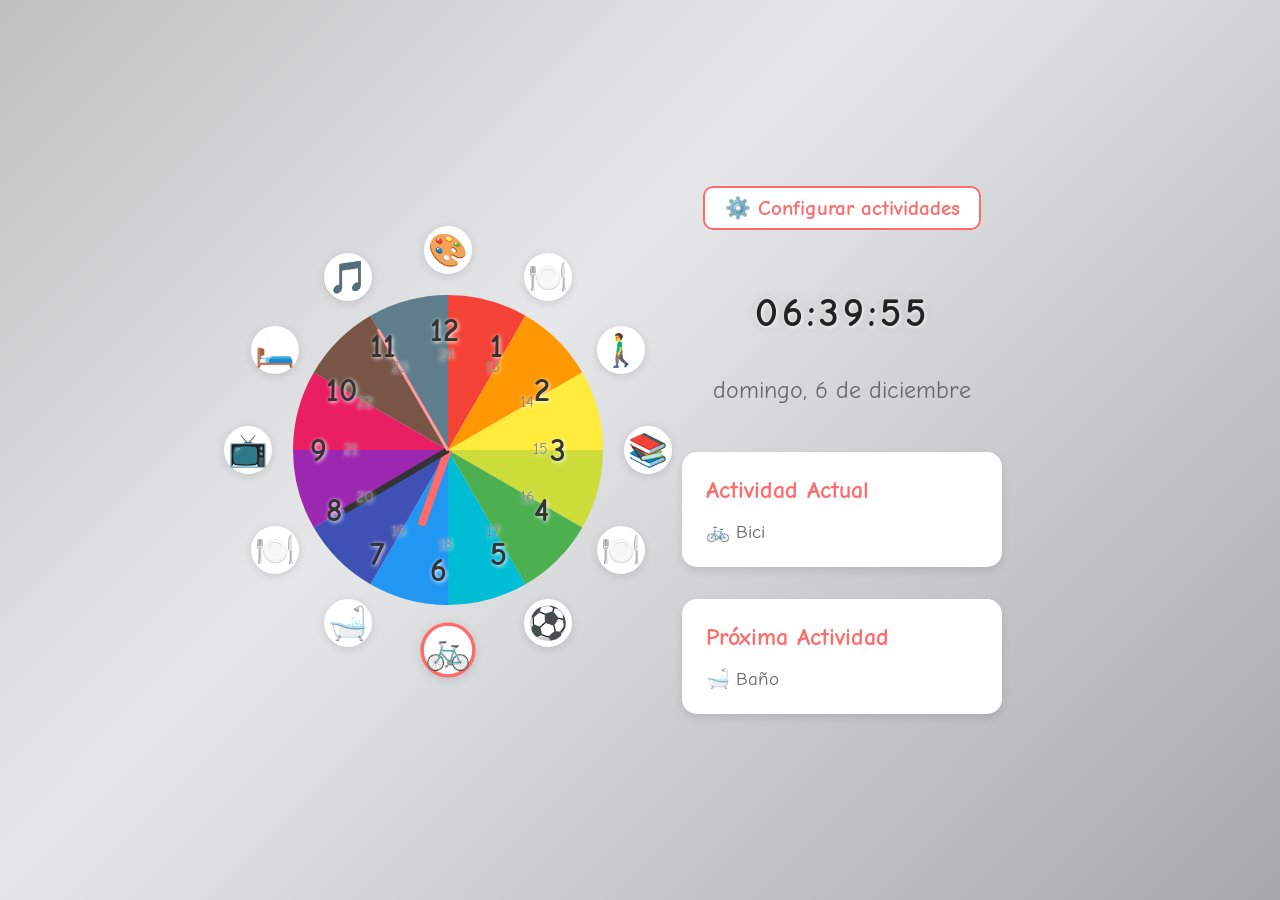
==== index.html @ 4d1c40d1 "first commit" ====
<!DOCTYPE html>
<html lang="es">
<head>
    <meta charset="UTF-8">
    <meta name="viewport" content="width=device-width, initial-scale=1.0">
    <title>Reloj de Actividades para Niños</title>
    <link rel="stylesheet" href="styles.css">
</head>
<body>
    <div class="container">
        <div class="rainbow-clock">
            <div class="clock-stack">
                <svg class="rainbow-bg" width="340" height="340" viewBox="0 0 340 340">
                    <!-- Segmentos de color para cada hora -->
                    <g id="segments"></g>
                </svg>
                <div class="clock-face">
                    <div class="hand hour-hand"></div>
                    <div class="hand minute-hand"></div>
                    <div class="hand second-hand"></div>
                    <!-- Números grandes y pequeños -->
                    <div class="numbers">
                        <!-- Los números se insertarán por JS -->
                    </div>
                    <!-- Huecos para imágenes de actividades -->
                    <div class="activity-images">
                        <!-- Las imágenes se insertarán por JS -->
                    </div>
                </div>
            </div>
        </div>
        <div class="activities-block">
            <button class="settings-btn" id="settings-btn" title="Configurar actividades">⚙️ Configurar actividades</button>
            <div class="digital-time" id="digital-time"></div>
            <div class="date" id="date">Lunes, 1 de Enero</div>
            <div class="activities">
                <div class="activity" id="current-activity">
                    <h2>Actividad Actual</h2>
                    <p>Desayunar</p>
                </div>
                <div class="activity" id="next-activity">
                    <h2>Próxima Actividad</h2>
                    <p>Ir al colegio</p>
                </div>
            </div>
        </div>
    </div>
    <!-- Modal de configuración -->
    <div class="modal-bg" id="modal-bg">
        <div class="modal-settings">
            <h2>Configura las actividades por hora</h2>
            <form id="settings-form">
                <div class="settings-list" id="settings-list">
                    <!-- Aquí se insertan los inputs por JS -->
                </div>
                <div class="modal-actions">
                    <button type="button" id="close-settings">Cancelar</button>
                    <button type="submit">Guardar</button>
                </div>
            </form>
        </div>
    </div>
    <script src="script.js"></script>
</body>
</html>
---- styles.css ----
@import url('https://fonts.googleapis.com/css2?family=Comic+Neue:wght@400;700&display=swap');

* {
    margin: 0;
    padding: 0;
    box-sizing: border-box;
}

body {
    font-family: 'Comic Neue', cursive;
    /* Fondo metálico */
    background: linear-gradient(135deg, #bfc0c0 0%, #e6e7e8 40%, #a7a8aa 100%);
    min-height: 100vh;
    min-width: 100vw;
    width: 100vw;
    height: 100vh;
    overflow: hidden;
    display: flex;
    justify-content: center;
    align-items: center;
    color: #333;
}

.container {
    display: flex;
    flex-direction: row;
    align-items: center;
    justify-content: center;
    width: 100vw;
    height: 100vh;
    gap: 5vw;
    background-color: rgba(255,255,255,0.0);
}

.rainbow-clock {
    display: flex;
    flex-direction: column;
    align-items: center;
    justify-content: center;
}

.clock-stack {
    position: relative;
    width: 340px;
    height: 340px;
}

.rainbow-bg,
.clock-face {
    position: absolute;
    top: 0;
    left: 0;
    width: 340px;
    height: 340px;
    pointer-events: none;
}

.clock-face {
    pointer-events: auto;
    z-index: 2;
}

.hand {
    position: absolute;
    top: 50%;
    left: 50%;
    transform-origin: 0% 50%;
    transition: transform 0.5s cubic-bezier(0.4, 2.08, 0.55, 0.44);
    z-index: 10;
}

.hour-hand {
    height: 8px;
    width: 80px;
    background: #ff6b6b;
    margin-top: -4px;
}

.minute-hand {
    height: 6px;
    width: 120px;
    background: #333;
    margin-top: -3px;
}

.second-hand {
    height: 3px;
    width: 140px;
    background: #ff9a9e;
    margin-top: -1.5px;
}

.numbers {
    position: absolute;
    width: 100%;
    height: 100%;
    left: 0;
    top: 0;
    z-index: 20;
}

.numbers .number {
    position: absolute;
    font-size: 2rem;
    font-weight: bold;
    color: #333;
    text-shadow: 1px 1px 4px #fff;
}
.numbers .number-small {
    font-size: 1rem;
    color: #888;
    font-weight: normal;
}

.activity-images {
    position: absolute;
    width: 100%;
    height: 100%;
    left: 0;
    top: 0;
    z-index: 30;
    pointer-events: none;
}

.activity-images .activity-img {
    position: absolute;
    width: 48px;
    height: 48px;
    border-radius: 50%;
    background: #fff;
    box-shadow: 0 2px 8px rgba(0,0,0,0.12);
    display: flex;
    align-items: center;
    justify-content: center;
    font-size: 2rem;
    border: 3px solid #fff;
    pointer-events: auto;
    transition: transform 0.2s;
}
.activity-images .activity-img.active {
    border-color: #ff6b6b;
    transform: scale(1.15);
    z-index: 40;
}

.activities-block {
    display: flex;
    flex-direction: column;
    align-items: center;
    justify-content: flex-start;
    gap: 2rem;
    min-width: 320px;
}

.activities {
    display: flex;
    flex-direction: column;
    gap: 2rem;
    width: 100%;
    align-items: stretch;
    justify-content: center;
}

.activity {
    background-color: #fff;
    padding: 1.5rem;
    border-radius: 15px;
    box-shadow: 0 4px 8px rgba(0, 0, 0, 0.1);
    width: 100%;
    min-width: 220px;
    max-width: 350px;
    margin: 0 auto;
    transition: transform 0.3s ease;
}

.activity:hover {
    transform: scale(1.05);
}

.activity h2 {
    color: #ff6b6b;
    margin-bottom: 1rem;
    font-size: 1.5rem;
}

.activity p {
    font-size: 1.2rem;
    color: #666;
}

.digital-time {
    font-size: 2.5rem;
    font-weight: bold;
    color: #222;
    margin: 0.5rem 0 0.5rem 0;
    letter-spacing: 0.1em;
    text-shadow: 1px 1px 4px #fff, 0 0 8px #bbb;
    text-align: center;
}

.date {
    font-size: 1.5rem;
    color: #666;
    margin-bottom: 1rem;
    text-align: center;
}

@media (max-width: 900px) {
    .container {
        flex-direction: column;
        gap: 2vw;
    }
    .activities-block {
        min-width: 220px;
    }
    .rainbow-clock {
        max-width: 90vw;
        max-height: 50vw;
    }
    .activities {
        flex-direction: row;
        max-width: 90vw;
        min-width: unset;
        align-items: flex-start;
        justify-content: center;
    }
    .activity {
        width: auto;
        min-width: 150px;
    }
    .clock-stack, .rainbow-bg, .clock-face {
        width: 220px !important;
        height: 220px !important;
    }
    .hand.hour-hand { width: 50px !important; height: 5px !important; margin-top: -2.5px; }
    .hand.minute-hand { width: 70px !important; height: 3px !important; margin-top: -1.5px; }
    .hand.second-hand { width: 90px !important; height: 2px !important; margin-top: -1px; }
    .activity-images .activity-img { width: 24px; height: 24px; font-size: 0.9rem; }
    .numbers .number { font-size: 0.9rem; }
}

@media (max-width: 600px) {
    .rainbow-clock {
        min-width: 220px;
        min-height: 220px;
    }
    .clock-stack, .rainbow-bg, .clock-face {
        width: 200px !important;
        height: 200px !important;
    }
    .hand.hour-hand { width: 45px !important; height: 5px !important; margin-top: -2.5px; }
    .hand.minute-hand { width: 70px !important; height: 3px !important; margin-top: -1.5px; }
    .hand.second-hand { width: 90px !important; height: 2px !important; margin-top: -1px; }
    .activity-images .activity-img { width: 24px; height: 24px; font-size: 0.9rem; }
    .numbers .number { font-size: 0.9rem; }
}

.settings-btn {
    background: #fff;
    border: 2px solid #ff6b6b;
    color: #ff6b6b;
    font-size: 1.3rem;
    border-radius: 10px;
    padding: 0.5rem 1.2rem;
    margin-bottom: 1.2rem;
    cursor: pointer;
    font-family: inherit;
    font-weight: bold;
    transition: background 0.2s, color 0.2s, border 0.2s;
}
.settings-btn:hover {
    background: #ff6b6b;
    color: #fff;
    border-color: #ff6b6b;
}

.modal-bg {
    display: none;
    position: fixed;
    z-index: 1000;
    left: 0; top: 0; right: 0; bottom: 0;
    background: rgba(0,0,0,0.35);
    justify-content: center;
    align-items: center;
}
.modal-bg.active {
    display: flex;
}
.modal-settings {
    background: #fff;
    border-radius: 18px;
    box-shadow: 0 8px 32px rgba(0,0,0,0.18);
    padding: 2rem 2.5rem;
    min-width: 340px;
    max-width: 95vw;
    max-height: 90vh;
    overflow-y: auto;
    display: flex;
    flex-direction: column;
    align-items: center;
}
.settings-list {
    width: 100%;
    margin: 1.5rem 0;
    display: flex;
    flex-direction: column;
    gap: 1rem;
}
.settings-row {
    display: flex;
    align-items: center;
    gap: 0.7rem;
    width: 100%;
}
.settings-row label {
    width: 2.5rem;
    text-align: right;
    font-weight: bold;
    color: #ff6b6b;
}
.settings-row input[type="text"] {
    width: 2.5rem;
    font-size: 1.3rem;
    text-align: center;
    border: 1px solid #ccc;
    border-radius: 6px;
    padding: 0.2rem 0.3rem;
}
.settings-row input.activity-label {
    width: 60%;
    min-width: 80px;
    font-size: 1rem;
    border-radius: 6px;
    border: 1px solid #ccc;
    padding: 0.2rem 0.5rem;
}
.modal-actions {
    display: flex;
    gap: 1.5rem;
    justify-content: center;
    margin-top: 1.5rem;
}
.modal-actions button {
    font-size: 1.1rem;
    border-radius: 8px;
    border: none;
    padding: 0.5rem 1.2rem;
    background: #ff6b6b;
    color: #fff;
    font-weight: bold;
    cursor: pointer;
    transition: background 0.2s;
}
.modal-actions button[type="button"] {
    background: #bbb;
    color: #fff;
}
.modal-actions button:hover {
    background: #e53935;
}
.modal-actions button[type="button"]:hover {
    background: #888;
}
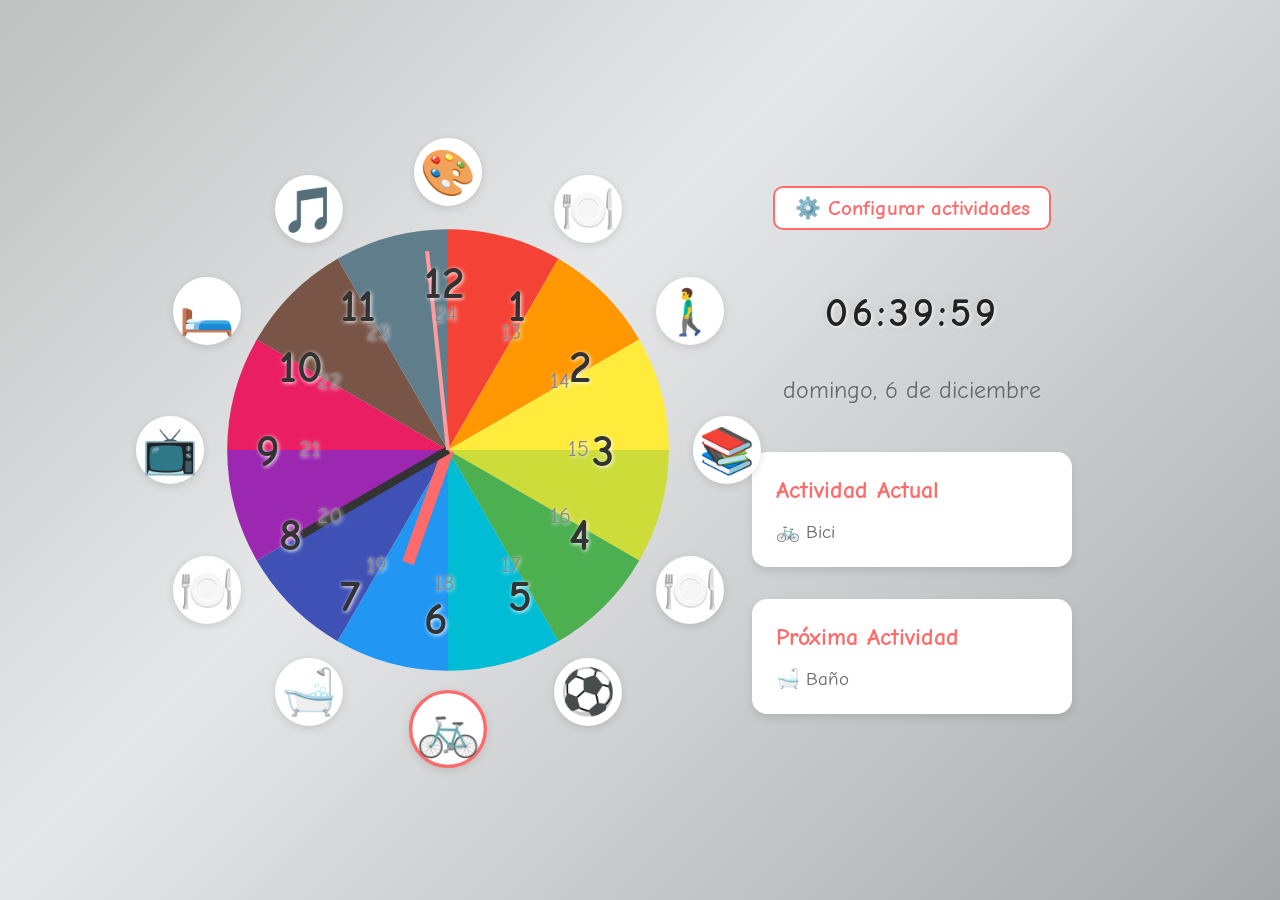
==== commit d867c2b3: "Actualiza el diseño del reloj: aumenta el tamaño del SVG y ajusta las dimensiones de los elementos e" ====
--- a/index.html
+++ b/index.html
@@ -10,7 +10,7 @@
     <div class="container">
         <div class="rainbow-clock">
             <div class="clock-stack">
-                <svg class="rainbow-bg" width="340" height="340" viewBox="0 0 340 340">
+                <svg class="rainbow-bg" width="480" height="480" viewBox="0 0 480 480">
                     <!-- Segmentos de color para cada hora -->
                     <g id="segments"></g>
                 </svg>
--- a/styles.css
+++ b/styles.css
@@ -41,8 +41,8 @@
 
 .clock-stack {
     position: relative;
-    width: 340px;
-    height: 340px;
+    width: 480px;
+    height: 480px;
 }
 
 .rainbow-bg,
@@ -50,8 +50,8 @@
     position: absolute;
     top: 0;
     left: 0;
-    width: 340px;
-    height: 340px;
+    width: 480px;
+    height: 480px;
     pointer-events: none;
 }
 
@@ -70,24 +70,25 @@
 }
 
 .hour-hand {
+    height: 12px;
+    width: 120px;
+    background: #ff6b6b;
+    margin-top: -6px;
+}
+
+.minute-hand {
     height: 8px;
-    width: 80px;
-    background: #ff6b6b;
+    width: 170px;
+    background: #333;
     margin-top: -4px;
 }
 
-.minute-hand {
-    height: 6px;
-    width: 120px;
-    background: #333;
-    margin-top: -3px;
-}
-
 .second-hand {
-    height: 3px;
-    width: 140px;
+    height: 4px;
+    width: 200px;
     background: #ff9a9e;
-    margin-top: -1.5px;
+    margin-top: -2px;
+    transition: none;
 }
 
 .numbers {
@@ -101,13 +102,13 @@
 
 .numbers .number {
     position: absolute;
-    font-size: 2rem;
+    font-size: 2.8rem;
     font-weight: bold;
     color: #333;
     text-shadow: 1px 1px 4px #fff;
 }
 .numbers .number-small {
-    font-size: 1rem;
+    font-size: 1.4rem;
     color: #888;
     font-weight: normal;
 }
@@ -124,15 +125,15 @@
 
 .activity-images .activity-img {
     position: absolute;
-    width: 48px;
-    height: 48px;
+    width: 68px;
+    height: 68px;
     border-radius: 50%;
     background: #fff;
     box-shadow: 0 2px 8px rgba(0,0,0,0.12);
     display: flex;
     align-items: center;
     justify-content: center;
-    font-size: 2rem;
+    font-size: 2.8rem;
     border: 3px solid #fff;
     pointer-events: auto;
     transition: transform 0.2s;
@@ -229,14 +230,14 @@
         min-width: 150px;
     }
     .clock-stack, .rainbow-bg, .clock-face {
-        width: 220px !important;
-        height: 220px !important;
-    }
-    .hand.hour-hand { width: 50px !important; height: 5px !important; margin-top: -2.5px; }
-    .hand.minute-hand { width: 70px !important; height: 3px !important; margin-top: -1.5px; }
-    .hand.second-hand { width: 90px !important; height: 2px !important; margin-top: -1px; }
-    .activity-images .activity-img { width: 24px; height: 24px; font-size: 0.9rem; }
-    .numbers .number { font-size: 0.9rem; }
+        width: 300px !important;
+        height: 300px !important;
+    }
+    .hand.hour-hand { width: 70px !important; height: 7px !important; margin-top: -3.5px; }
+    .hand.minute-hand { width: 100px !important; height: 5px !important; margin-top: -2.5px; }
+    .hand.second-hand { width: 130px !important; height: 3px !important; margin-top: -1.5px; }
+    .activity-images .activity-img { width: 34px; height: 34px; font-size: 1.2rem; }
+    .numbers .number { font-size: 1.3rem; }
 }
 
 @media (max-width: 600px) {
@@ -245,14 +246,14 @@
         min-height: 220px;
     }
     .clock-stack, .rainbow-bg, .clock-face {
-        width: 200px !important;
-        height: 200px !important;
-    }
-    .hand.hour-hand { width: 45px !important; height: 5px !important; margin-top: -2.5px; }
-    .hand.minute-hand { width: 70px !important; height: 3px !important; margin-top: -1.5px; }
-    .hand.second-hand { width: 90px !important; height: 2px !important; margin-top: -1px; }
-    .activity-images .activity-img { width: 24px; height: 24px; font-size: 0.9rem; }
-    .numbers .number { font-size: 0.9rem; }
+        width: 280px !important;
+        height: 280px !important;
+    }
+    .hand.hour-hand { width: 60px !important; height: 6px !important; margin-top: -3px; }
+    .hand.minute-hand { width: 90px !important; height: 4px !important; margin-top: -2px; }
+    .hand.second-hand { width: 120px !important; height: 3px !important; margin-top: -1.5px; }
+    .activity-images .activity-img { width: 30px; height: 30px; font-size: 1rem; }
+    .numbers .number { font-size: 1.1rem; }
 }
 
 .settings-btn {
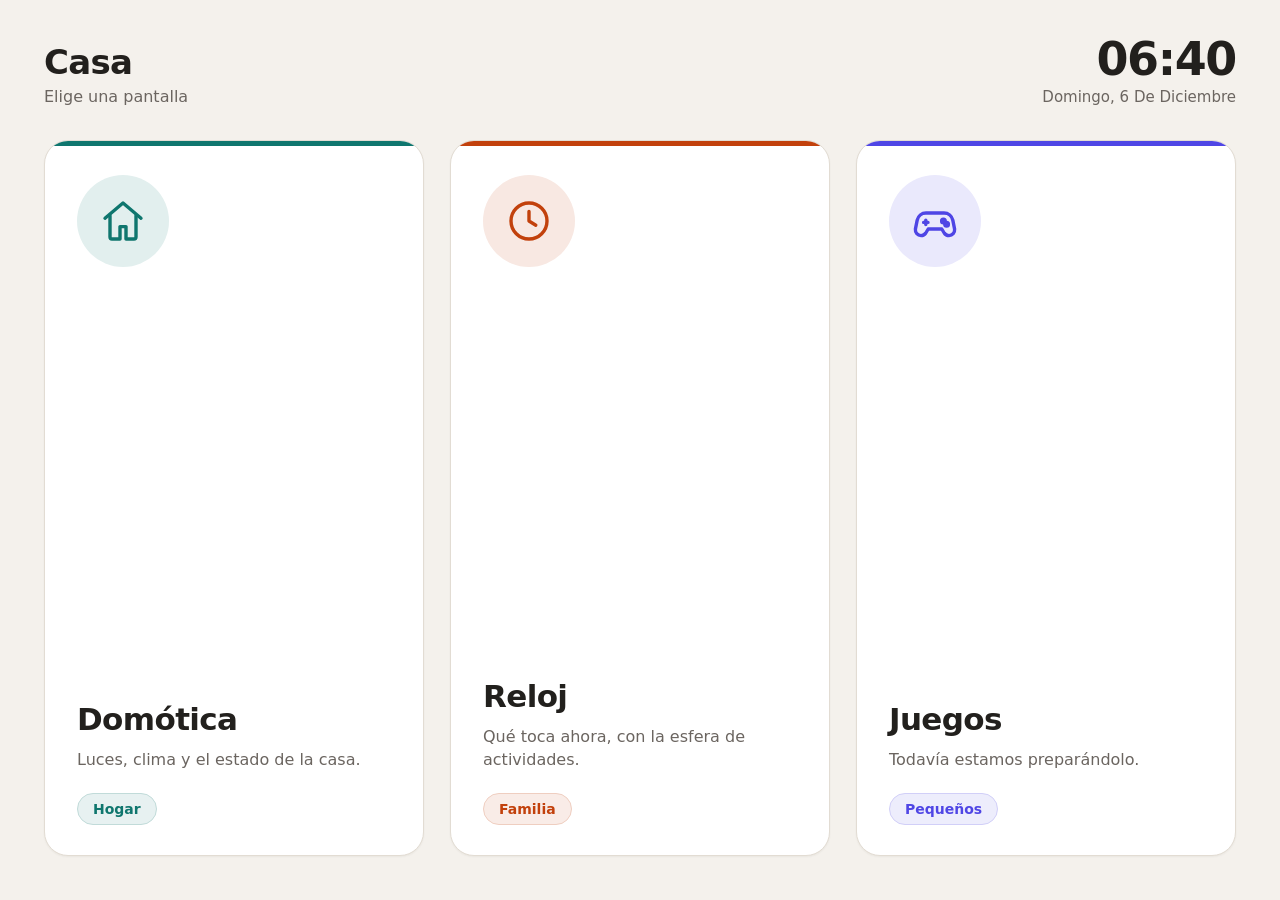
==== commit 667b74fe: "Menú de apps como pantalla principal; el reloj pasa a app secundaria - index.html: dashboard de sele" ====
--- a/index.html
+++ b/index.html
@@ -1,65 +1,246 @@
 <!DOCTYPE html>
 <html lang="es">
 <head>
-    <meta charset="UTF-8">
-    <meta name="viewport" content="width=device-width, initial-scale=1.0">
-    <title>Reloj de Actividades para Niños</title>
-    <link rel="stylesheet" href="styles.css">
+<meta charset="utf-8">
+<meta name="viewport" content="width=device-width,initial-scale=1">
+<title>Casa</title>
+<style>
+:root{
+  --bg:#f4f1ec; --surface:#ffffff; --fg:#22201d; --muted:#6b6560;
+  --border:#e2dcd3; --accent-house:#0f766e; --accent-clock:#c2410c;
+  --accent-games:#4f46e5; --kid:#f59e0b;
+  --radius:24px;
+}
+*{box-sizing:border-box;margin:0;padding:0}
+html,body{height:100%}
+body{
+  background:var(--bg);
+  color:var(--fg);
+  font-family:system-ui,-apple-system,"Segoe UI",Roboto,"Helvetica Neue",Arial,sans-serif;
+  display:flex;
+  flex-direction:column;
+  overflow:hidden;
+  -webkit-tap-highlight-color:transparent;
+  user-select:none;
+}
+
+header{
+  display:flex;
+  align-items:flex-end;
+  justify-content:space-between;
+  gap:24px;
+  padding:36px 44px 0;
+  flex:0 0 auto;
+}
+.brand h1{
+  font-size:34px;
+  font-weight:650;
+  letter-spacing:-0.02em;
+  line-height:1.1;
+}
+.brand p{
+  margin-top:6px;
+  font-size:16px;
+  color:var(--muted);
+}
+.clock{
+  text-align:right;
+}
+.clock time{
+  display:block;
+  font-size:46px;
+  font-weight:600;
+  letter-spacing:-0.03em;
+  line-height:1;
+  font-variant-numeric:tabular-nums;
+}
+.clock span{
+  display:block;
+  margin-top:6px;
+  font-size:15px;
+  color:var(--muted);
+  text-transform:capitalize;
+}
+
+main{
+  flex:1 1 auto;
+  display:grid;
+  grid-template-columns:repeat(3,1fr);
+  gap:26px;
+  padding:34px 44px 44px;
+  min-height:0;
+}
+
+.card{
+  position:relative;
+  display:flex;
+  flex-direction:column;
+  padding:34px 32px 30px;
+  background:var(--surface);
+  border:1px solid var(--border);
+  border-radius:var(--radius);
+  text-decoration:none;
+  color:inherit;
+  box-shadow:0 1px 2px rgba(34,32,29,.05);
+  transition:transform .15s ease,box-shadow .15s ease;
+  overflow:hidden;
+  min-height:0;
+}
+.card::before{
+  content:"";
+  position:absolute;
+  inset:0 0 auto 0;
+  height:5px;
+  background:var(--tint);
+}
+.card:active{
+  transform:scale(.985);
+  box-shadow:0 1px 1px rgba(34,32,29,.06);
+}
+
+.icon{
+  width:92px;
+  height:92px;
+  border-radius:50%;
+  display:flex;
+  align-items:center;
+  justify-content:center;
+  background:color-mix(in srgb,var(--tint) 12%,#fff);
+  color:var(--tint);
+  flex:0 0 auto;
+}
+.icon svg{width:48px;height:48px;display:block}
+
+.body{
+  margin-top:auto;
+  padding-top:28px;
+}
+.body h2{
+  font-size:31px;
+  font-weight:600;
+  letter-spacing:-0.02em;
+  line-height:1.15;
+}
+.body p{
+  margin-top:10px;
+  font-size:16px;
+  line-height:1.45;
+  color:var(--muted);
+}
+
+.tag{
+  align-self:flex-start;
+  margin-top:22px;
+  padding:7px 15px;
+  border-radius:999px;
+  font-size:14px;
+  font-weight:550;
+  color:var(--tint);
+  background:color-mix(in srgb,var(--tint) 10%,#fff);
+  border:1px solid color-mix(in srgb,var(--tint) 26%,#fff);
+}
+
+.house{--tint:var(--accent-house)}
+.reloj{--tint:var(--accent-clock)}
+.juegos{--tint:var(--accent-games)}
+
+@media (max-width:980px){
+  header{padding:24px}
+  main{grid-template-columns:1fr;gap:16px;padding:20px 24px 24px;overflow-y:auto}
+  .card{padding:24px}
+  .icon{width:64px;height:64px}
+  .icon svg{width:34px;height:34px}
+  .body h2{font-size:24px}
+}
+</style>
 </head>
 <body>
-    <div class="container">
-        <div class="rainbow-clock">
-            <div class="clock-stack">
-                <svg class="rainbow-bg" width="480" height="480" viewBox="0 0 480 480">
-                    <!-- Segmentos de color para cada hora -->
-                    <g id="segments"></g>
-                </svg>
-                <div class="clock-face">
-                    <div class="hand hour-hand"></div>
-                    <div class="hand minute-hand"></div>
-                    <div class="hand second-hand"></div>
-                    <!-- Números grandes y pequeños -->
-                    <div class="numbers">
-                        <!-- Los números se insertarán por JS -->
-                    </div>
-                    <!-- Huecos para imágenes de actividades -->
-                    <div class="activity-images">
-                        <!-- Las imágenes se insertarán por JS -->
-                    </div>
-                </div>
-            </div>
-        </div>
-        <div class="activities-block">
-            <button class="settings-btn" id="settings-btn" title="Configurar actividades">⚙️ Configurar actividades</button>
-            <div class="digital-time" id="digital-time"></div>
-            <div class="date" id="date">Lunes, 1 de Enero</div>
-            <div class="activities">
-                <div class="activity" id="current-activity">
-                    <h2>Actividad Actual</h2>
-                    <p>Desayunar</p>
-                </div>
-                <div class="activity" id="next-activity">
-                    <h2>Próxima Actividad</h2>
-                    <p>Ir al colegio</p>
-                </div>
-            </div>
-        </div>
-    </div>
-    <!-- Modal de configuración -->
-    <div class="modal-bg" id="modal-bg">
-        <div class="modal-settings">
-            <h2>Configura las actividades por hora</h2>
-            <form id="settings-form">
-                <div class="settings-list" id="settings-list">
-                    <!-- Aquí se insertan los inputs por JS -->
-                </div>
-                <div class="modal-actions">
-                    <button type="button" id="close-settings">Cancelar</button>
-                    <button type="submit">Guardar</button>
-                </div>
-            </form>
-        </div>
-    </div>
-    <script src="script.js"></script>
+
+<header>
+  <div class="brand">
+    <h1>Casa</h1>
+    <p>Elige una pantalla</p>
+  </div>
+  <div class="clock">
+    <time id="hora">--:--</time>
+    <span id="fecha"></span>
+  </div>
+</header>
+
+<main>
+
+  <a class="card house" href="https://domotica.thempra.net/lovelace/home">
+    <div class="icon">
+      <svg viewBox="0 0 24 24" fill="none" stroke="currentColor" stroke-width="1.7"
+           stroke-linecap="round" stroke-linejoin="round" aria-hidden="true">
+        <path d="M3 10.6 12 3l9 7.6"/>
+        <path d="M5.5 9.3V20a1 1 0 0 0 1 1h4v-6.2h3V21h4a1 1 0 0 0 1-1V9.3"/>
+      </svg>
+    </div>
+    <div class="body">
+      <h2>Domótica</h2>
+      <p>Luces, clima y el estado de la casa.</p>
+    </div>
+    <span class="tag">Hogar</span>
+  </a>
+
+  <a class="card reloj" href="clock/index.html">
+    <div class="icon">
+      <svg viewBox="0 0 24 24" fill="none" stroke="currentColor" stroke-width="1.7"
+           stroke-linecap="round" stroke-linejoin="round" aria-hidden="true">
+        <circle cx="12" cy="12" r="9"/>
+        <path d="M12 7.2V12l3.4 2.1"/>
+      </svg>
+    </div>
+    <div class="body">
+      <h2>Reloj</h2>
+      <p>Qué toca ahora, con la esfera de actividades.</p>
+    </div>
+    <span class="tag">Familia</span>
+  </a>
+
+  <a class="card juegos" href="games/index.html">
+    <div class="icon">
+      <svg viewBox="0 0 24 24" fill="none" stroke="currentColor" stroke-width="1.7"
+           stroke-linecap="round" stroke-linejoin="round" aria-hidden="true">
+        <path d="M7.5 8h9a4.5 4.5 0 0 1 4.4 3.6l.9 4.5A2.9 2.9 0 0 1 19 19.3a2.9 2.9 0 0 1-2.4-1.3L15.4 16H8.6l-1.2 2A2.9 2.9 0 0 1 5 19.3a2.9 2.9 0 0 1-2.8-3.2l.9-4.5A4.5 4.5 0 0 1 7.5 8Z"/>
+        <path d="M7.4 11.6v2.2M6.3 12.7h2.2"/>
+        <circle cx="16.2" cy="12" r=".9"/>
+        <circle cx="17.8" cy="13.6" r=".9"/>
+      </svg>
+    </div>
+    <div class="body">
+      <h2>Juegos</h2>
+      <p>Todavía estamos preparándolo.</p>
+    </div>
+    <span class="tag">Pequeños</span>
+  </a>
+
+</main>
+
+<script>
+(function () {
+  var hora = document.getElementById('hora');
+  var fecha = document.getElementById('fecha');
+  var lastMinute = '';
+
+  function tick() {
+    var now = new Date();
+    var h = now.getHours();
+    var m = now.getMinutes();
+    var stamp = h + ':' + m;
+    if (stamp !== lastMinute) {
+      lastMinute = stamp;
+      hora.textContent = (h < 10 ? '0' : '') + h + ':' + (m < 10 ? '0' : '') + m;
+      fecha.textContent = now.toLocaleDateString('es-ES', {
+        weekday: 'long', day: 'numeric', month: 'long'
+      });
+    }
+  }
+
+  tick();
+  setInterval(tick, 10000);
+})();
+</script>
 </body>
-</html> +</html>
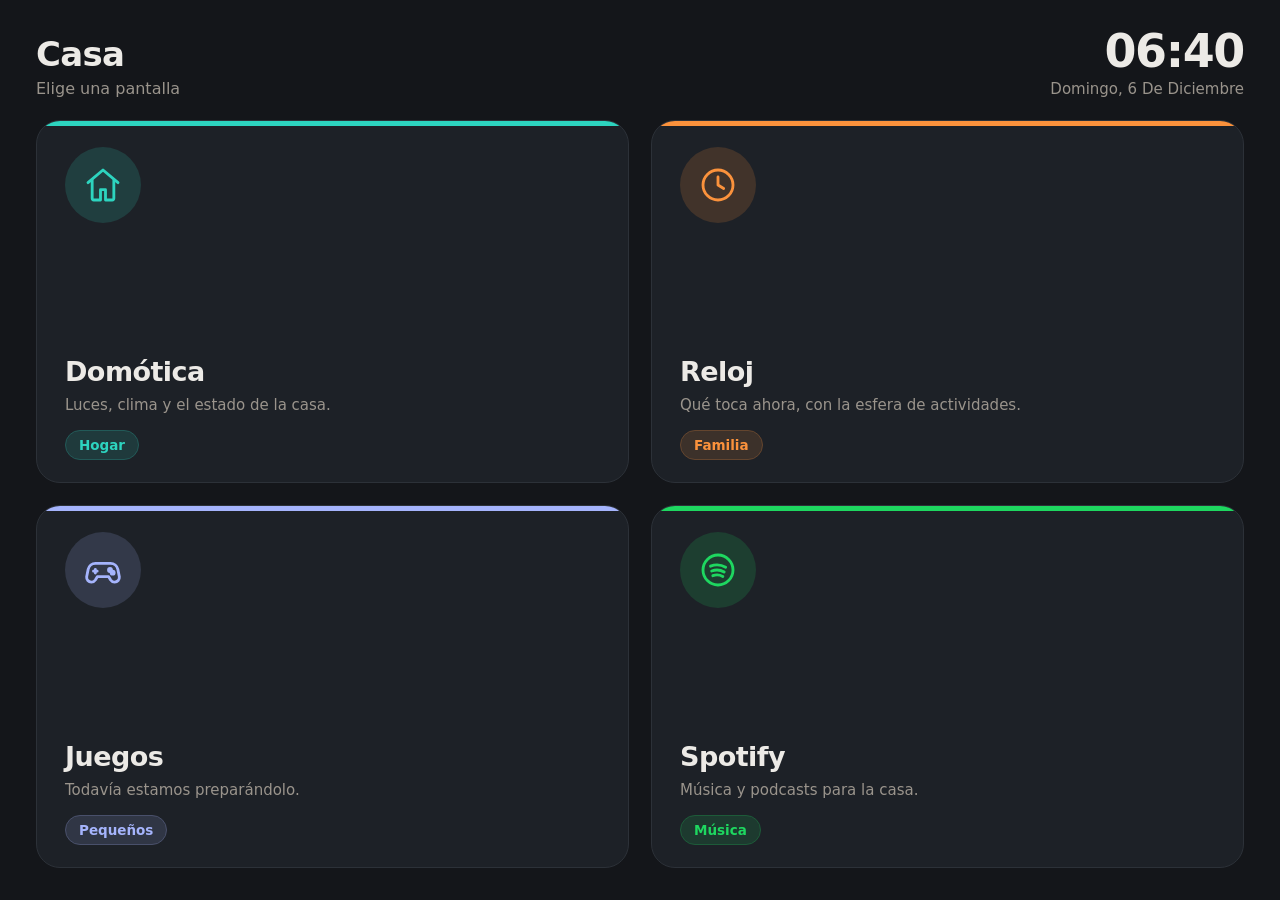
==== commit 7ef231b5: "Añade Spotify al menú, pasa a rejilla 2x2 y aplica tema oscuro El menú pasa de tres tarjetas en fila" ====
--- a/index.html
+++ b/index.html
@@ -3,12 +3,13 @@
 <head>
 <meta charset="utf-8">
 <meta name="viewport" content="width=device-width,initial-scale=1">
+<meta name="theme-color" content="#14161a">
 <title>Casa</title>
 <style>
 :root{
-  --bg:#f4f1ec; --surface:#ffffff; --fg:#22201d; --muted:#6b6560;
-  --border:#e2dcd3; --accent-house:#0f766e; --accent-clock:#c2410c;
-  --accent-games:#4f46e5; --kid:#f59e0b;
+  --bg:#14161a; --surface:#1d2127; --fg:#eceae6; --muted:#9a948c;
+  --border:#2c3138; --accent-house:#2dd4bf; --accent-clock:#fb923c;
+  --accent-games:#a5b4fc; --accent-music:#1ed760; --kid:#f59e0b;
   --radius:24px;
 }
 *{box-sizing:border-box;margin:0;padding:0}
@@ -29,7 +30,7 @@
   align-items:flex-end;
   justify-content:space-between;
   gap:24px;
-  padding:36px 44px 0;
+  padding:28px 36px 0;
   flex:0 0 auto;
 }
 .brand h1{
@@ -65,9 +66,10 @@
 main{
   flex:1 1 auto;
   display:grid;
-  grid-template-columns:repeat(3,1fr);
-  gap:26px;
-  padding:34px 44px 44px;
+  grid-template-columns:repeat(2,1fr);
+  grid-template-rows:repeat(2,1fr);
+  gap:22px;
+  padding:22px 36px 32px;
   min-height:0;
 }
 
@@ -75,14 +77,13 @@
   position:relative;
   display:flex;
   flex-direction:column;
-  padding:34px 32px 30px;
+  padding:26px 28px 22px;
   background:var(--surface);
   border:1px solid var(--border);
   border-radius:var(--radius);
   text-decoration:none;
   color:inherit;
-  box-shadow:0 1px 2px rgba(34,32,29,.05);
-  transition:transform .15s ease,box-shadow .15s ease;
+  transition:transform .15s ease,background .15s ease;
   overflow:hidden;
   min-height:0;
 }
@@ -95,58 +96,59 @@
 }
 .card:active{
   transform:scale(.985);
-  box-shadow:0 1px 1px rgba(34,32,29,.06);
+  background:#22272e;
 }
 
 .icon{
-  width:92px;
-  height:92px;
+  width:76px;
+  height:76px;
   border-radius:50%;
   display:flex;
   align-items:center;
   justify-content:center;
-  background:color-mix(in srgb,var(--tint) 12%,#fff);
+  background:color-mix(in srgb,var(--tint) 16%,var(--surface));
   color:var(--tint);
   flex:0 0 auto;
 }
-.icon svg{width:48px;height:48px;display:block}
+.icon svg{width:40px;height:40px;display:block}
 
 .body{
   margin-top:auto;
-  padding-top:28px;
+  padding-top:18px;
 }
 .body h2{
-  font-size:31px;
+  font-size:27px;
   font-weight:600;
   letter-spacing:-0.02em;
   line-height:1.15;
 }
 .body p{
-  margin-top:10px;
-  font-size:16px;
-  line-height:1.45;
+  margin-top:8px;
+  font-size:15px;
+  line-height:1.4;
   color:var(--muted);
 }
 
 .tag{
   align-self:flex-start;
-  margin-top:22px;
-  padding:7px 15px;
+  margin-top:14px;
+  padding:6px 13px;
   border-radius:999px;
-  font-size:14px;
+  font-size:13.5px;
   font-weight:550;
   color:var(--tint);
-  background:color-mix(in srgb,var(--tint) 10%,#fff);
-  border:1px solid color-mix(in srgb,var(--tint) 26%,#fff);
+  background:color-mix(in srgb,var(--tint) 14%,var(--surface));
+  border:1px solid color-mix(in srgb,var(--tint) 32%,var(--surface));
 }
 
 .house{--tint:var(--accent-house)}
 .reloj{--tint:var(--accent-clock)}
 .juegos{--tint:var(--accent-games)}
+.musica{--tint:var(--accent-music)}
 
 @media (max-width:980px){
   header{padding:24px}
-  main{grid-template-columns:1fr;gap:16px;padding:20px 24px 24px;overflow-y:auto}
+  main{grid-template-columns:1fr;grid-template-rows:none;gap:16px;padding:20px 24px 24px;overflow-y:auto}
   .card{padding:24px}
   .icon{width:64px;height:64px}
   .icon svg{width:34px;height:34px}
@@ -214,6 +216,23 @@
       <p>Todavía estamos preparándolo.</p>
     </div>
     <span class="tag">Pequeños</span>
+  </a>
+
+  <a class="card musica" href="https://open.spotify.com/intl-es">
+    <div class="icon">
+      <svg viewBox="0 0 24 24" fill="none" stroke="currentColor" stroke-width="1.7"
+           stroke-linecap="round" stroke-linejoin="round" aria-hidden="true">
+        <circle cx="12" cy="12" r="9"/>
+        <path d="M7.5 9.7c2.9-1.1 6.4-.9 9.1.7"/>
+        <path d="M8.2 12.6c2.4-.9 5.3-.7 7.5.6"/>
+        <path d="M8.9 15.4c1.9-.7 4.1-.6 6 .5"/>
+      </svg>
+    </div>
+    <div class="body">
+      <h2>Spotify</h2>
+      <p>Música y podcasts para la casa.</p>
+    </div>
+    <span class="tag">Música</span>
   </a>
 
 </main>
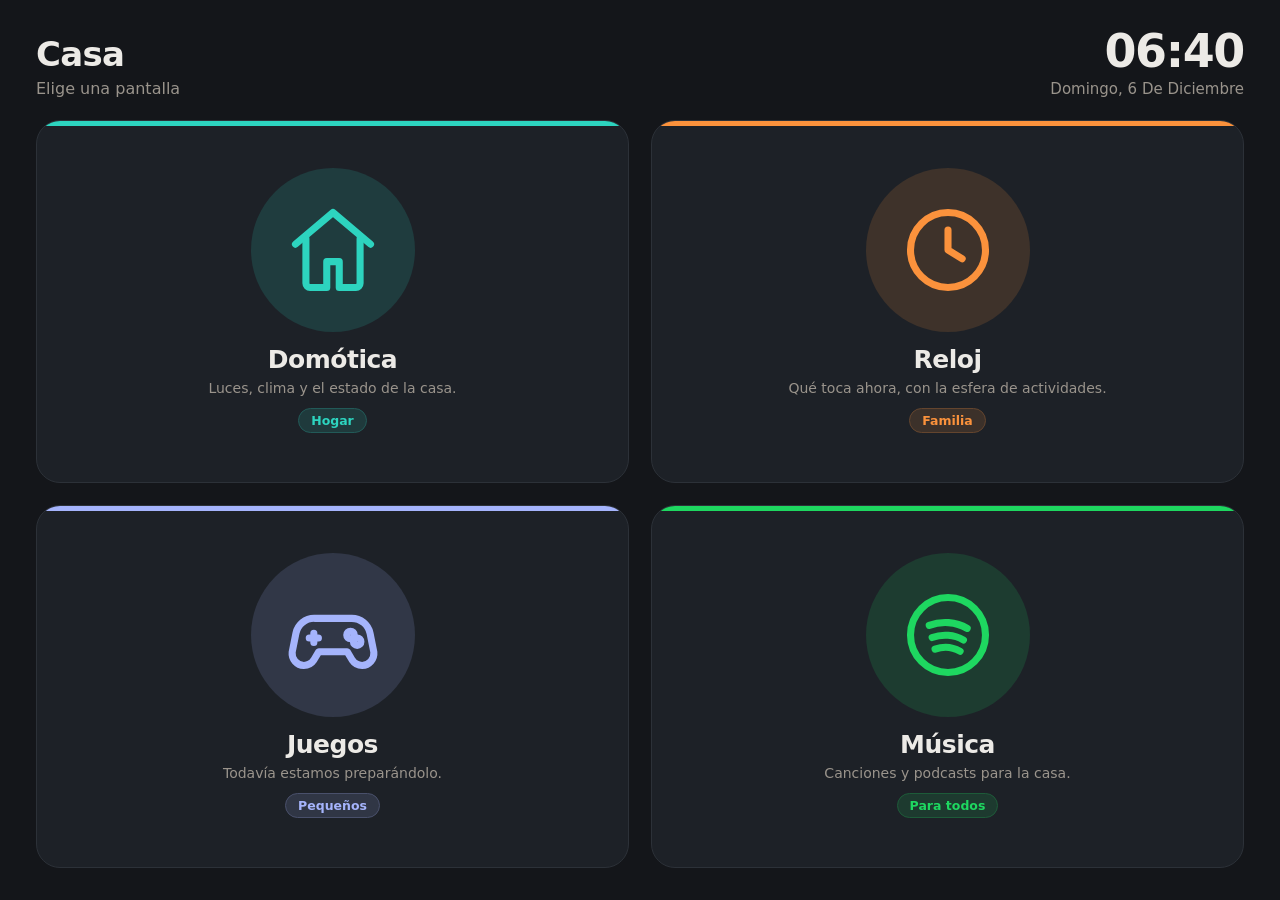
==== commit 783ffc55: "Agranda los iconos del menú y renombra la tarjeta a Música El icono pasa de 76 a 164 px de círculo (" ====
--- a/index.html
+++ b/index.html
@@ -77,7 +77,10 @@
   position:relative;
   display:flex;
   flex-direction:column;
-  padding:26px 28px 22px;
+  align-items:center;
+  justify-content:center;
+  text-align:center;
+  padding:18px 24px 20px;
   background:var(--surface);
   border:1px solid var(--border);
   border-radius:var(--radius);
@@ -99,42 +102,42 @@
   background:#22272e;
 }
 
+/* El icono manda: ocupa la mayor parte de la tarjeta y se reconoce de un
+   vistazo. Las letras quedan de apoyo, debajo y en tamaño contenido. */
 .icon{
-  width:76px;
-  height:76px;
+  width:164px;
+  height:164px;
   border-radius:50%;
   display:flex;
   align-items:center;
   justify-content:center;
-  background:color-mix(in srgb,var(--tint) 16%,var(--surface));
+  background:color-mix(in srgb,var(--tint) 15%,var(--surface));
   color:var(--tint);
   flex:0 0 auto;
 }
-.icon svg{width:40px;height:40px;display:block}
+.icon svg{width:100px;height:100px;display:block}
 
 .body{
-  margin-top:auto;
-  padding-top:18px;
+  padding-top:14px;
 }
 .body h2{
-  font-size:27px;
+  font-size:25px;
   font-weight:600;
   letter-spacing:-0.02em;
   line-height:1.15;
 }
 .body p{
-  margin-top:8px;
-  font-size:15px;
-  line-height:1.4;
+  margin-top:5px;
+  font-size:14px;
+  line-height:1.35;
   color:var(--muted);
 }
 
 .tag{
-  align-self:flex-start;
-  margin-top:14px;
-  padding:6px 13px;
+  margin-top:10px;
+  padding:4px 12px;
   border-radius:999px;
-  font-size:13.5px;
+  font-size:12.5px;
   font-weight:550;
   color:var(--tint);
   background:color-mix(in srgb,var(--tint) 14%,var(--surface));
@@ -150,9 +153,9 @@
   header{padding:24px}
   main{grid-template-columns:1fr;grid-template-rows:none;gap:16px;padding:20px 24px 24px;overflow-y:auto}
   .card{padding:24px}
-  .icon{width:64px;height:64px}
-  .icon svg{width:34px;height:34px}
-  .body h2{font-size:24px}
+  .icon{width:110px;height:110px}
+  .icon svg{width:68px;height:68px}
+  .body h2{font-size:22px}
 }
 </style>
 </head>
@@ -229,10 +232,10 @@
       </svg>
     </div>
     <div class="body">
-      <h2>Spotify</h2>
-      <p>Música y podcasts para la casa.</p>
-    </div>
-    <span class="tag">Música</span>
+      <h2>Música</h2>
+      <p>Canciones y podcasts para la casa.</p>
+    </div>
+    <span class="tag">Para todos</span>
   </a>
 
 </main>
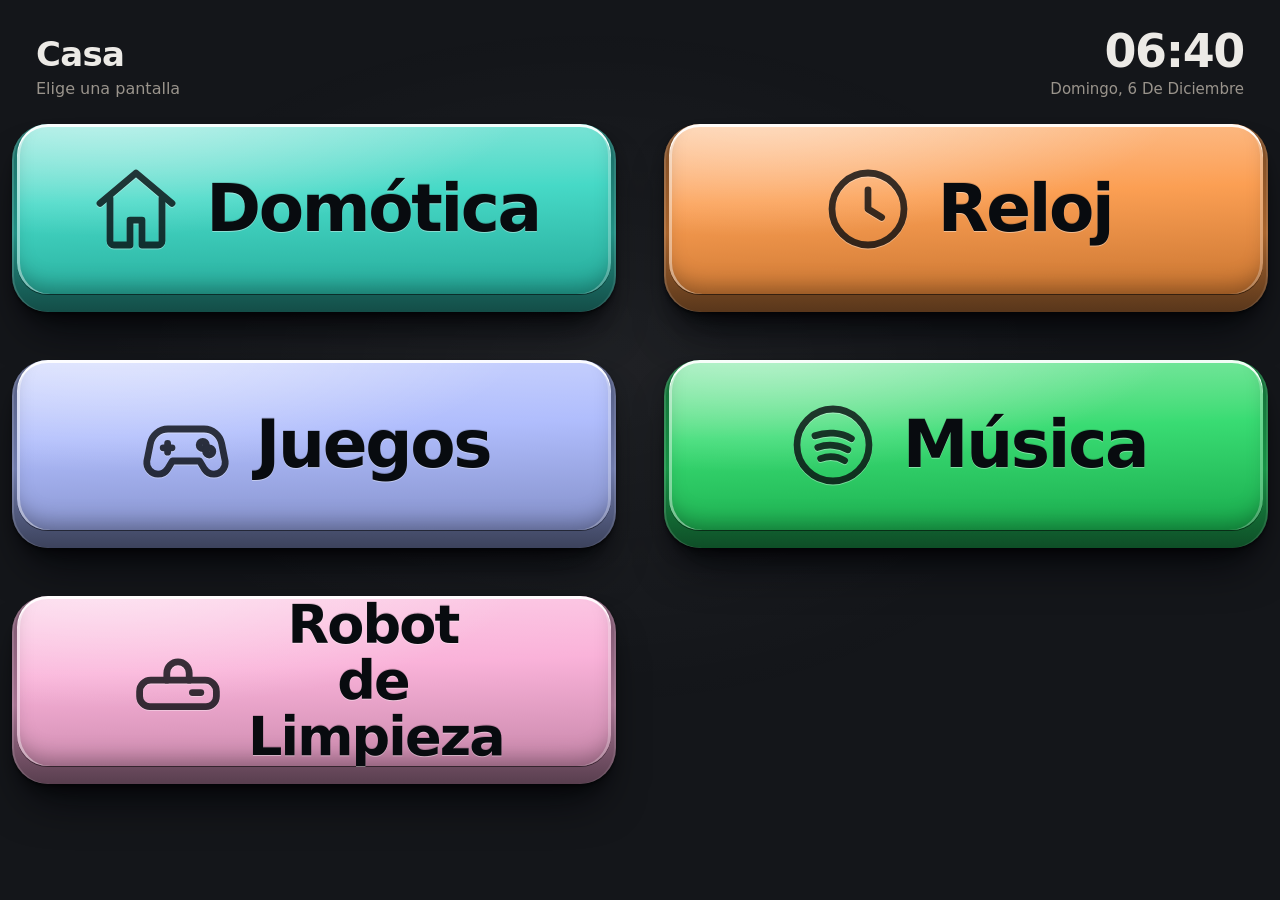
==== commit b5870770: "Menú: quinta tecla «Robot de Limpieza» → http://192.168.50.131/ Rejilla 2×3 a 604×188 por tecla (gap" ====
--- a/index.html
+++ b/index.html
@@ -7,11 +7,20 @@
 <title>Casa</title>
 <style>
 :root{
-  --bg:#14161a; --surface:#1d2127; --fg:#eceae6; --muted:#9a948c;
-  --border:#2c3138; --accent-house:#2dd4bf; --accent-clock:#fb923c;
-  --accent-games:#a5b4fc; --accent-music:#1ed760; --kid:#f59e0b;
-  --radius:24px;
-}
+  --bg:#14161a; --fg:#eceae6; --muted:#9a948c;
+  --accent-house:#2dd4bf; --accent-clock:#fb923c;
+  --accent-games:#a5b4fc; --accent-music:#1ed760;
+  --accent-robot:#f9a8d4;
+
+  /* Teclas 3D del menú: una sola geometría y una sola luz para las cinco. */
+  --key-w:604px;          /* ancho de la tecla */
+  --key-h:188px;          /* alto total, incluido el canto */
+  --key-r:36px;           /* radio exterior */
+  --key-side:5px;         /* canto visible a los lados */
+  --key-depth:18px;       /* canto visible abajo */
+  --key-press:11px;       /* recorrido al pulsar */
+  --key-ink:#080b0f;      /* texto sobre la cara iluminada */
+  --key-cast:rgba(2,4,7,.85);
 *{box-sizing:border-box;margin:0;padding:0}
 html,body{height:100%}
 body{
@@ -26,6 +35,8 @@
 }
 
 header{
+  position:relative;
+  z-index:2;
   display:flex;
   align-items:flex-end;
   justify-content:space-between;
@@ -63,100 +74,156 @@
   text-transform:capitalize;
 }
 
+/* --- Tablero de teclas 3D sobre la rejilla fija del kiosco 1280x800.
+   Las cinco comparten geometría y luz; solo cambia el tono (--tint).
+   Rejilla de 604x188 con 48px de separación en ambos ejes: filas en
+   y=124, 360 y 596 (centros 218, 454 y 690); columnas en x=12 (centro
+   314) y x=664 (centro 966). La quinta ocupa el hueco inferior
+   izquierdo; el inferior derecho queda libre para el botón flotante
+   "Casa" del kiosco (1186-1262 x 706-782).
+   Centros clicables: (314,218) (966,218) (314,454) (966,454) (314,690). --- */
 main{
-  flex:1 1 auto;
+  position:fixed;
+  left:0;
+  top:0;
+  width:1280px;
+  height:800px;
+  z-index:1;
   display:grid;
-  grid-template-columns:repeat(2,1fr);
-  grid-template-rows:repeat(2,1fr);
-  gap:22px;
-  padding:22px 36px 32px;
-  min-height:0;
+  grid-template-columns:var(--key-w) var(--key-w);
+  grid-template-rows:var(--key-h) var(--key-h) var(--key-h);
+  column-gap:48px;
+  row-gap:48px;
+  padding:124px 0 0 12px;
+  pointer-events:none;
+}
+main::before{
+  content:"";
+  position:absolute;
+  inset:0;
+  background:radial-gradient(58% 60% at 46% 46%,rgba(255,255,255,.05),transparent 72%);
+  pointer-events:none;
 }
 
 .card{
   position:relative;
-  display:flex;
-  flex-direction:column;
-  align-items:center;
-  justify-content:center;
-  text-align:center;
-  padding:18px 24px 20px;
-  background:var(--surface);
-  border:1px solid var(--border);
-  border-radius:var(--radius);
+  pointer-events:auto;
+  width:var(--key-w);
+  height:var(--key-h);
+  border-radius:var(--key-r);
   text-decoration:none;
-  color:inherit;
-  transition:transform .15s ease,background .15s ease;
-  overflow:hidden;
-  min-height:0;
-}
-.card::before{
-  content:"";
+  color:var(--key-ink);
+  -webkit-tap-highlight-color:transparent;
+  touch-action:manipulation;
+  outline:none;
+  /* Canto: pared de la tecla, misma caída de luz en las cinco. */
+  background:linear-gradient(180deg,
+    color-mix(in srgb,var(--tint) 46%,#0a0d12) 0%,
+    color-mix(in srgb,var(--tint) 66%,#0b0e13) 58%,
+    color-mix(in srgb,var(--tint) 34%,#06080a) 100%);
+  box-shadow:
+    inset 2px 0 0 rgba(255,255,255,.13),
+    inset -2px 0 0 rgba(255,255,255,.09),
+    0 30px 46px -18px var(--key-cast),
+    0 12px 18px -8px rgba(0,0,0,.72),
+    0 2px 3px rgba(0,0,0,.5);
+  transition:box-shadow .08s ease;
+}
+
+/* Cara superior: la tecla propiamente dicha, iluminada desde arriba-izquierda. */
+.cap{
   position:absolute;
-  inset:0 0 auto 0;
-  height:5px;
-  background:var(--tint);
-}
-.card:active{
-  transform:scale(.985);
-  background:#22272e;
-}
-
-/* El icono manda: ocupa la mayor parte de la tarjeta y se reconoce de un
-   vistazo. Las letras quedan de apoyo, debajo y en tamaño contenido. */
-.icon{
-  width:164px;
-  height:164px;
-  border-radius:50%;
+  inset:0 var(--key-side) var(--key-depth);
+  border-radius:calc(var(--key-r) - 5px);
   display:flex;
   align-items:center;
   justify-content:center;
-  background:color-mix(in srgb,var(--tint) 15%,var(--surface));
-  color:var(--tint);
+  gap:22px;
+  padding:0 28px;
+  background:
+    radial-gradient(130% 150% at 14% -18%,rgba(255,255,255,.55),rgba(255,255,255,0) 56%),
+    linear-gradient(178deg,
+      color-mix(in srgb,var(--tint) 58%,#fff) 0%,
+      color-mix(in srgb,var(--tint) 88%,#fff) 42%,
+      color-mix(in srgb,var(--tint) 80%,#000) 100%);
+  box-shadow:
+    inset 0 3px 0 rgba(255,255,255,.9),
+    inset 3px 0 0 rgba(255,255,255,.42),
+    inset -3px 0 0 rgba(255,255,255,.26),
+    inset 0 -14px 22px -8px rgba(0,0,0,.34),
+    0 1px 0 rgba(0,0,0,.5);
+  transform:translateY(0);
+  transition:transform .08s ease,box-shadow .08s ease,filter .08s ease;
+  will-change:transform;
+}
+
+/* Con puntero fino la tecla se eleva un poco más al acercarse; en táctil
+   no hay hover y el estado de reposo queda plano. */
+@media (hover:hover) and (pointer:fine){
+  .card:not(:active):hover .cap{transform:translateY(-3px)}
+  .card:not(:active):hover{
+    box-shadow:
+      inset 2px 0 0 rgba(255,255,255,.16),
+      inset -2px 0 0 rgba(255,255,255,.11),
+      0 36px 54px -18px var(--key-cast),
+      0 16px 22px -8px rgba(0,0,0,.72),
+      0 2px 3px rgba(0,0,0,.5);
+  }
+}
+
+/* Recorrido: el casquete baja dentro de su canto, la cara pierde altura y
+   la sombra proyectada se acorta. Así se siente el "clic" mecánico. */
+.card:active .cap{
+  transform:translateY(var(--key-press));
+  filter:brightness(.96) saturate(1.08);
+  box-shadow:
+    inset 0 2px 0 rgba(255,255,255,.62),
+    inset 0 -8px 14px -6px rgba(0,0,0,.42);
+}
+.card:active{
+  box-shadow:
+    inset 2px 0 0 rgba(255,255,255,.1),
+    inset -2px 0 0 rgba(255,255,255,.07),
+    0 8px 12px -8px var(--key-cast),
+    0 3px 5px -1px rgba(0,0,0,.6);
+}
+.card:focus-visible{
+  outline:3px solid color-mix(in srgb,var(--tint) 55%,#fff);
+  outline-offset:8px;
+}
+
+/* La etiqueta manda: enorme, oscura sobre la cara iluminada y legible
+   desde el otro lado de la habitación. El icono solo acompaña. */
+.cap svg{
+  width:96px;
+  height:96px;
   flex:0 0 auto;
-}
-.icon svg{width:100px;height:100px;display:block}
-
-.body{
-  padding-top:14px;
-}
-.body h2{
-  font-size:25px;
-  font-weight:600;
-  letter-spacing:-0.02em;
-  line-height:1.15;
-}
-.body p{
-  margin-top:5px;
-  font-size:14px;
-  line-height:1.35;
-  color:var(--muted);
-}
-
-.tag{
-  margin-top:10px;
-  padding:4px 12px;
-  border-radius:999px;
-  font-size:12.5px;
-  font-weight:550;
-  color:var(--tint);
-  background:color-mix(in srgb,var(--tint) 14%,var(--surface));
-  border:1px solid color-mix(in srgb,var(--tint) 32%,var(--surface));
+  opacity:.8;
+  filter:drop-shadow(0 1px 0 rgba(255,255,255,.45));
+}
+.cap .label{
+  font-size:66px;
+  font-weight:800;
+  letter-spacing:-0.035em;
+  line-height:1;
+  color:var(--key-ink);
+  text-shadow:0 1px 0 rgba(255,255,255,.4),0 -1px 0 rgba(0,0,0,.14);
+}
+
+/* "Robot de Limpieza" no cabe en una línea a 66px dentro de una tecla de
+   604px: se reparte en dos líneas a 54px, conservando peso y color. */
+.robot .label{
+  font-size:54px;
+  line-height:1.04;
+  width:250px;
+  text-align:center;
 }
 
 .house{--tint:var(--accent-house)}
 .reloj{--tint:var(--accent-clock)}
 .juegos{--tint:var(--accent-games)}
 .musica{--tint:var(--accent-music)}
-
-@media (max-width:980px){
-  header{padding:24px}
-  main{grid-template-columns:1fr;grid-template-rows:none;gap:16px;padding:20px 24px 24px;overflow-y:auto}
-  .card{padding:24px}
-  .icon{width:110px;height:110px}
-  .icon svg{width:68px;height:68px}
-  .body h2{font-size:22px}
-}
+.robot{--tint:var(--accent-robot)}
 </style>
 </head>
 <body>
@@ -174,38 +241,30 @@
 
 <main>
 
-  <a class="card house" href="https://domotica.thempra.net/lovelace/home">
-    <div class="icon">
+  <a class="card house" href="https://domotica.thempra.net/lovelace/home?kiosk">
+    <span class="cap">
       <svg viewBox="0 0 24 24" fill="none" stroke="currentColor" stroke-width="1.7"
            stroke-linecap="round" stroke-linejoin="round" aria-hidden="true">
         <path d="M3 10.6 12 3l9 7.6"/>
         <path d="M5.5 9.3V20a1 1 0 0 0 1 1h4v-6.2h3V21h4a1 1 0 0 0 1-1V9.3"/>
       </svg>
-    </div>
-    <div class="body">
-      <h2>Domótica</h2>
-      <p>Luces, clima y el estado de la casa.</p>
-    </div>
-    <span class="tag">Hogar</span>
+      <span class="label">Domótica</span>
+    </span>
   </a>
 
   <a class="card reloj" href="clock/index.html">
-    <div class="icon">
+    <span class="cap">
       <svg viewBox="0 0 24 24" fill="none" stroke="currentColor" stroke-width="1.7"
            stroke-linecap="round" stroke-linejoin="round" aria-hidden="true">
         <circle cx="12" cy="12" r="9"/>
         <path d="M12 7.2V12l3.4 2.1"/>
       </svg>
-    </div>
-    <div class="body">
-      <h2>Reloj</h2>
-      <p>Qué toca ahora, con la esfera de actividades.</p>
-    </div>
-    <span class="tag">Familia</span>
+      <span class="label">Reloj</span>
+    </span>
   </a>
 
   <a class="card juegos" href="games/index.html">
-    <div class="icon">
+    <span class="cap">
       <svg viewBox="0 0 24 24" fill="none" stroke="currentColor" stroke-width="1.7"
            stroke-linecap="round" stroke-linejoin="round" aria-hidden="true">
         <path d="M7.5 8h9a4.5 4.5 0 0 1 4.4 3.6l.9 4.5A2.9 2.9 0 0 1 19 19.3a2.9 2.9 0 0 1-2.4-1.3L15.4 16H8.6l-1.2 2A2.9 2.9 0 0 1 5 19.3a2.9 2.9 0 0 1-2.8-3.2l.9-4.5A4.5 4.5 0 0 1 7.5 8Z"/>
@@ -213,16 +272,12 @@
         <circle cx="16.2" cy="12" r=".9"/>
         <circle cx="17.8" cy="13.6" r=".9"/>
       </svg>
-    </div>
-    <div class="body">
-      <h2>Juegos</h2>
-      <p>Todavía estamos preparándolo.</p>
-    </div>
-    <span class="tag">Pequeños</span>
+      <span class="label">Juegos</span>
+    </span>
   </a>
 
   <a class="card musica" href="https://open.spotify.com/intl-es">
-    <div class="icon">
+    <span class="cap">
       <svg viewBox="0 0 24 24" fill="none" stroke="currentColor" stroke-width="1.7"
            stroke-linecap="round" stroke-linejoin="round" aria-hidden="true">
         <circle cx="12" cy="12" r="9"/>
@@ -230,12 +285,20 @@
         <path d="M8.2 12.6c2.4-.9 5.3-.7 7.5.6"/>
         <path d="M8.9 15.4c1.9-.7 4.1-.6 6 .5"/>
       </svg>
-    </div>
-    <div class="body">
-      <h2>Música</h2>
-      <p>Canciones y podcasts para la casa.</p>
-    </div>
-    <span class="tag">Para todos</span>
+      <span class="label">Música</span>
+    </span>
+  </a>
+
+  <a class="card robot" href="http://192.168.50.131/">
+    <span class="cap">
+      <svg viewBox="0 0 24 24" fill="none" stroke="currentColor" stroke-width="1.7"
+           stroke-linecap="round" stroke-linejoin="round" aria-hidden="true">
+        <path d="M5.2 11.8h13.6a2.8 2.8 0 0 1 2.8 2.8v1.2a2.6 2.6 0 0 1-2.6 2.6H5a2.6 2.6 0 0 1-2.6-2.6v-1.2a2.8 2.8 0 0 1 2.8-2.8Z"/>
+        <path d="M9.2 11.8V10a2.8 2.8 0 0 1 5.6 0v1.8"/>
+        <path d="M15.6 14.9h2.1"/>
+      </svg>
+      <span class="label">Robot de Limpieza</span>
+    </span>
   </a>
 
 </main>
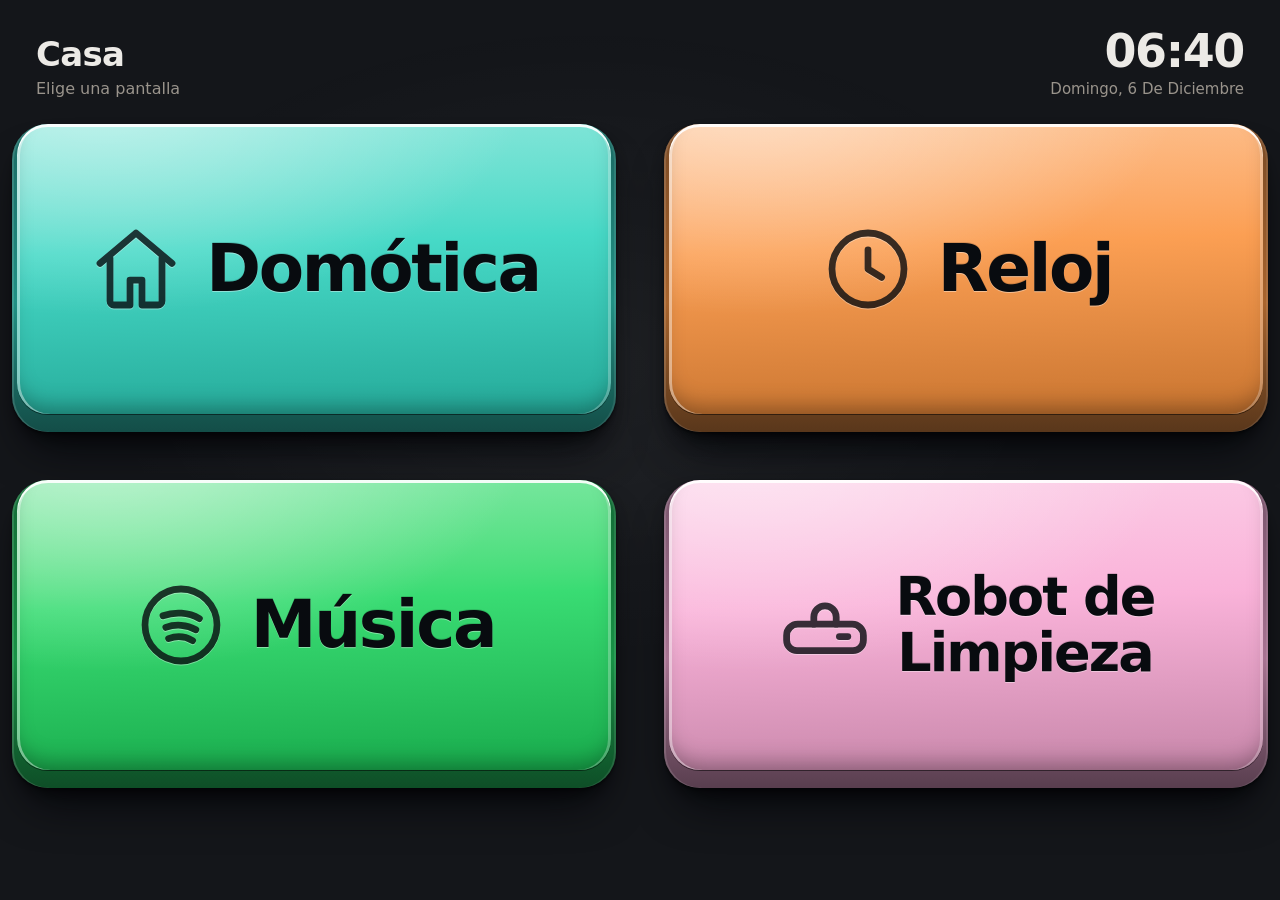
==== commit 2592a2d7: "Menú: quitar la tecla de Juegos y repartir las cuatro teclas en 2x2 La rejilla pasa de tres filas fi" ====
--- a/index.html
+++ b/index.html
@@ -9,18 +9,17 @@
 :root{
   --bg:#14161a; --fg:#eceae6; --muted:#9a948c;
   --accent-house:#2dd4bf; --accent-clock:#fb923c;
-  --accent-games:#a5b4fc; --accent-music:#1ed760;
+  --accent-music:#1ed760;
   --accent-robot:#f9a8d4;
 
-  /* Teclas 3D del menú: una sola geometría y una sola luz para las cinco. */
-  --key-w:604px;          /* ancho de la tecla */
-  --key-h:188px;          /* alto total, incluido el canto */
+  /* Teclas 3D del menú: una sola geometría y una sola luz para las cuatro. */
   --key-r:36px;           /* radio exterior */
   --key-side:5px;         /* canto visible a los lados */
   --key-depth:18px;       /* canto visible abajo */
   --key-press:11px;       /* recorrido al pulsar */
   --key-ink:#080b0f;      /* texto sobre la cara iluminada */
   --key-cast:rgba(2,4,7,.85);
+}
 *{box-sizing:border-box;margin:0;padding:0}
 html,body{height:100%}
 body{
@@ -75,13 +74,11 @@
 }
 
 /* --- Tablero de teclas 3D sobre la rejilla fija del kiosco 1280x800.
-   Las cinco comparten geometría y luz; solo cambia el tono (--tint).
-   Rejilla de 604x188 con 48px de separación en ambos ejes: filas en
-   y=124, 360 y 596 (centros 218, 454 y 690); columnas en x=12 (centro
-   314) y x=664 (centro 966). La quinta ocupa el hueco inferior
-   izquierdo; el inferior derecho queda libre para el botón flotante
-   "Casa" del kiosco (1186-1262 x 706-782).
-   Centros clicables: (314,218) (966,218) (314,454) (966,454) (314,690). --- */
+  Las cuatro comparten geometría y luz; solo cambia el tono (--tint).
+  La rejilla ocupa todo el tablero: dos columnas y dos filas iguales que
+  se reparten 1280x800 menos el relleno (124px arriba por la cabecera,
+  12px a la izquierda) y la separación de 48px. Cada tecla queda en
+  610x314. Centros clicables: (317,281) (927,281) (317,643) (927,643). --- */
 main{
   position:fixed;
   left:0;
@@ -90,11 +87,11 @@
   height:800px;
   z-index:1;
   display:grid;
-  grid-template-columns:var(--key-w) var(--key-w);
-  grid-template-rows:var(--key-h) var(--key-h) var(--key-h);
+  grid-template-columns:1fr 1fr;
+  grid-template-rows:1fr 1fr;
   column-gap:48px;
   row-gap:48px;
-  padding:124px 0 0 12px;
+  padding:124px 12px 12px 12px;
   pointer-events:none;
 }
 main::before{
@@ -108,15 +105,14 @@
 .card{
   position:relative;
   pointer-events:auto;
-  width:var(--key-w);
-  height:var(--key-h);
+  width:100%;
+  height:100%;
   border-radius:var(--key-r);
   text-decoration:none;
   color:var(--key-ink);
   -webkit-tap-highlight-color:transparent;
   touch-action:manipulation;
-  outline:none;
-  /* Canto: pared de la tecla, misma caída de luz en las cinco. */
+  /* Canto: pared de la tecla, misma caída de luz en las cuatro. */
   background:linear-gradient(180deg,
     color-mix(in srgb,var(--tint) 46%,#0a0d12) 0%,
     color-mix(in srgb,var(--tint) 66%,#0b0e13) 58%,
@@ -210,18 +206,19 @@
   text-shadow:0 1px 0 rgba(255,255,255,.4),0 -1px 0 rgba(0,0,0,.14);
 }
 
-/* "Robot de Limpieza" no cabe en una línea a 66px dentro de una tecla de
-   604px: se reparte en dos líneas a 54px, conservando peso y color. */
+/* "Robot de Limpieza" no cabe en una línea a 66px junto al icono dentro de
+   una tecla de 610px: se reparte en dos líneas a 54px, conservando peso y
+   color. El ancho fija dónde salta la línea, no el tamaño de la tecla. */
 .robot .label{
   font-size:54px;
   line-height:1.04;
-  width:250px;
+  width:260px;
   text-align:center;
 }
 
 .house{--tint:var(--accent-house)}
 .reloj{--tint:var(--accent-clock)}
-.juegos{--tint:var(--accent-games)}
+
 .musica{--tint:var(--accent-music)}
 .robot{--tint:var(--accent-robot)}
 </style>
@@ -260,19 +257,6 @@
         <path d="M12 7.2V12l3.4 2.1"/>
       </svg>
       <span class="label">Reloj</span>
-    </span>
-  </a>
-
-  <a class="card juegos" href="games/index.html">
-    <span class="cap">
-      <svg viewBox="0 0 24 24" fill="none" stroke="currentColor" stroke-width="1.7"
-           stroke-linecap="round" stroke-linejoin="round" aria-hidden="true">
-        <path d="M7.5 8h9a4.5 4.5 0 0 1 4.4 3.6l.9 4.5A2.9 2.9 0 0 1 19 19.3a2.9 2.9 0 0 1-2.4-1.3L15.4 16H8.6l-1.2 2A2.9 2.9 0 0 1 5 19.3a2.9 2.9 0 0 1-2.8-3.2l.9-4.5A4.5 4.5 0 0 1 7.5 8Z"/>
-        <path d="M7.4 11.6v2.2M6.3 12.7h2.2"/>
-        <circle cx="16.2" cy="12" r=".9"/>
-        <circle cx="17.8" cy="13.6" r=".9"/>
-      </svg>
-      <span class="label">Juegos</span>
     </span>
   </a>
 
